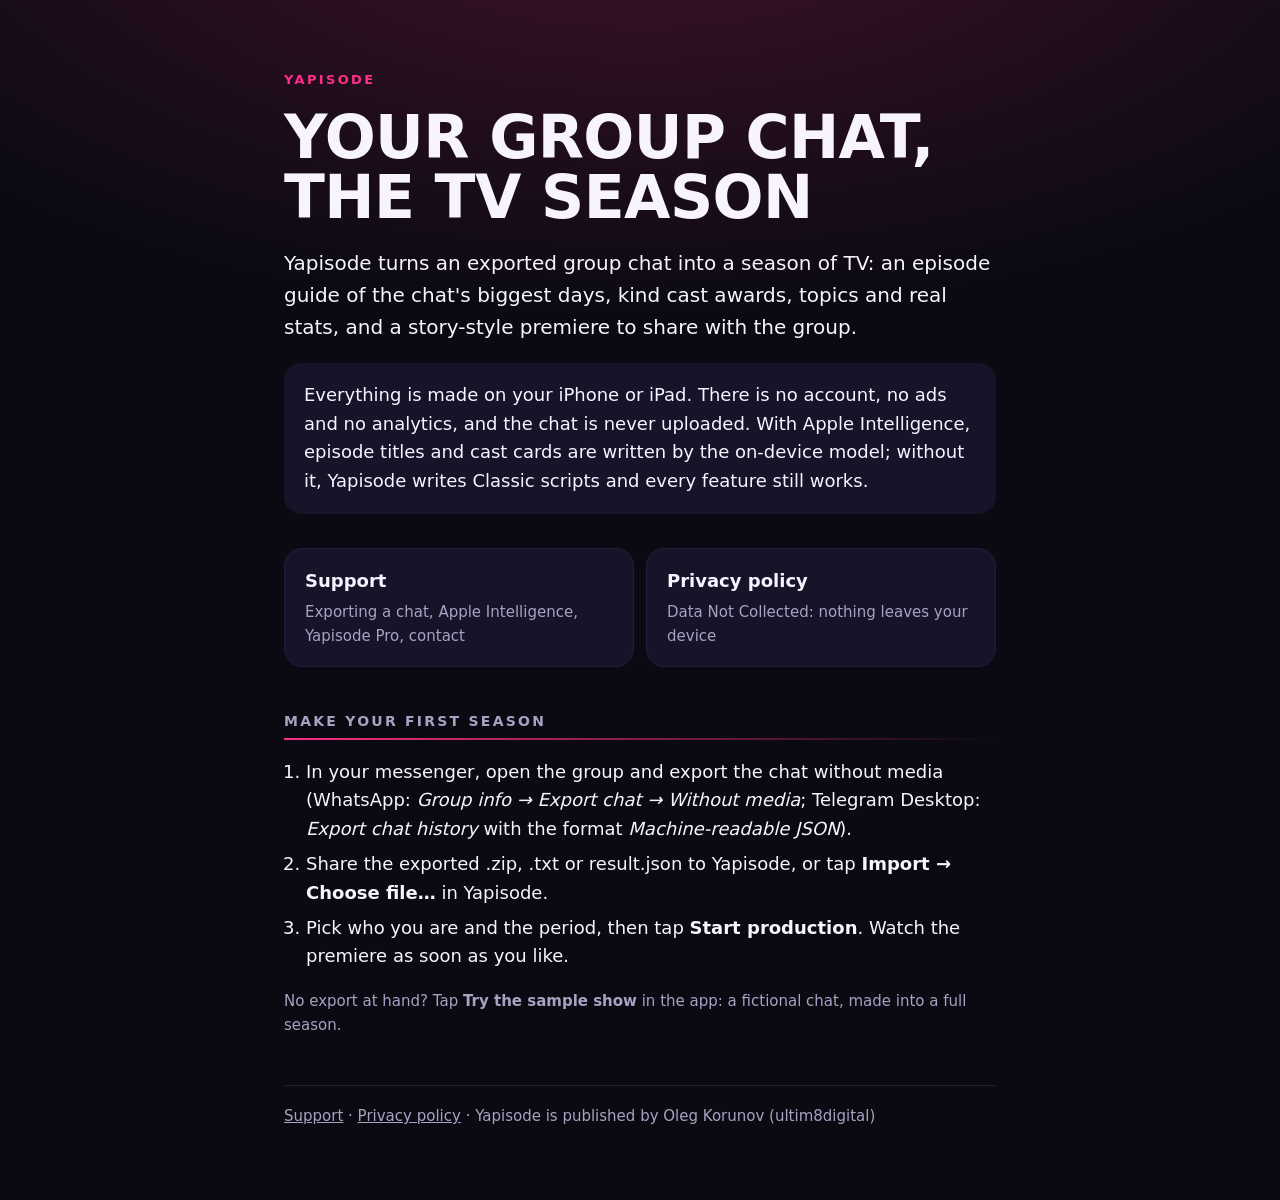
==== index.html @ c106c61b "Privacy policy and support pages for Yapisode Co-Authored-By: Claude Opus 5.5 <noreply@anthropic.com" ====
<!doctype html>
<html lang="en">
<head>
<meta charset="utf-8">
<meta name="viewport" content="width=device-width, initial-scale=1">
<title>Yapisode · Group Chat Season</title>
<meta name="description" content="Yapisode turns a group chat export into a TV season: an episode guide of the chat's biggest days, kind cast awards and real stats, all made on your iPhone or iPad.">
<link rel="stylesheet" href="style.css">
</head>
<body>
<main>
  <div class="kicker">Yapisode</div>
  <h1>Your group chat, the TV season</h1>
  <p class="lede">Yapisode turns an exported group chat into a season of TV: an episode guide of the chat's biggest days, kind cast awards, topics and real stats, and a story-style premiere to share with the group.</p>
  <div class="card">Everything is made on your iPhone or iPad. There is no account, no ads and no analytics, and the chat is never uploaded. With Apple Intelligence, episode titles and cast cards are written by the on-device model; without it, Yapisode writes Classic scripts and every feature still works.</div>

  <ul class="links">
    <li><a href="support.html">Support<span>Exporting a chat, Apple Intelligence, Yapisode Pro, contact</span></a></li>
    <li><a href="privacy.html">Privacy policy<span>Data Not Collected: nothing leaves your device</span></a></li>
  </ul>

  <h2>Make your first season</h2>
  <ol>
    <li>In your messenger, open the group and export the chat without media (WhatsApp: <i>Group info → Export chat → Without media</i>; Telegram Desktop: <i>Export chat history</i> with the format <i>Machine-readable JSON</i>).</li>
    <li>Share the exported .zip, .txt or result.json to Yapisode, or tap <b>Import → Choose file…</b> in Yapisode.</li>
    <li>Pick who you are and the period, then tap <b>Start production</b>. Watch the premiere as soon as you like.</li>
  </ol>
  <p class="muted">No export at hand? Tap <b>Try the sample show</b> in the app: a fictional chat, made into a full season.</p>

  <footer><a href="support.html">Support</a> · <a href="privacy.html">Privacy policy</a> · Yapisode is published by Oleg Korunov (ultim8digital)</footer>
</main>
</body>
</html>
---- style.css ----
/* Yapisode web pages: the app's "Prime Time" look (studio black, premiere pink, spotlight yellow, cue cyan). */
:root {
  --black: #0B0A12;
  --room: #17142A;
  --lift: #221D3B;
  --ink: #F7F3FF;
  --muted: #A8A1C2;
  --pink: #FF2E88;
  --yellow: #FFD23F;
  --cue: #2DE2E6;
  color-scheme: dark;
}
* { box-sizing: border-box; }
html { -webkit-text-size-adjust: 100%; }
body {
  margin: 0;
  background: var(--black) radial-gradient(120% 60% at 50% -10%, rgba(255, 46, 136, .22), transparent 60%) no-repeat;
  color: var(--ink);
  font: 18px/1.6 -apple-system, BlinkMacSystemFont, system-ui, "Segoe UI", sans-serif;
}
main { max-width: 760px; margin: 0 auto; padding: 48px 16px 64px; }
@media (min-width: 600px) { main { padding: 64px 24px 72px; } }
.kicker {
  display: inline-block; color: var(--pink);
  font: 700 13px/1 -apple-system, system-ui, sans-serif; letter-spacing: .18em; text-transform: uppercase;
}
h1 {
  margin: 14px 0 12px; font: 900 clamp(38px, 9vw, 60px)/1 -apple-system, system-ui, sans-serif;
  letter-spacing: -.01em; text-transform: uppercase; font-stretch: condensed; overflow-wrap: anywhere;
}
h2 {
  margin: 40px 0 10px; padding-bottom: 8px; color: var(--muted);
  font: 700 14px/1.2 -apple-system, system-ui, sans-serif; letter-spacing: .16em; text-transform: uppercase;
  border-bottom: 2px solid; border-image: linear-gradient(90deg, var(--pink), transparent) 1;
}
h3 { margin: 22px 0 4px; font-size: 19px; }
p, li { overflow-wrap: break-word; }
.lede { font-size: 20px; }
.card { background: var(--room); border-radius: 18px; padding: 18px 20px; margin: 14px 0; }
.card b, .card strong { color: var(--yellow); }
.links { display: grid; gap: 12px; margin: 28px 0; padding: 0; list-style: none; }
@media (min-width: 600px) { .links { grid-template-columns: 1fr 1fr; } }
.links a {
  display: block; padding: 18px 20px; border-radius: 18px; background: var(--room); color: var(--ink);
  text-decoration: none; font-weight: 700; border: 1px solid var(--lift);
}
.links a span { display: block; color: var(--muted); font-weight: 400; font-size: 15px; margin-top: 4px; }
.links a:hover, .links a:focus-visible { border-color: var(--pink); }
.label {
  display: inline-block; padding: 4px 10px; border-radius: 999px; background: var(--yellow); color: var(--black);
  font: 800 12px/1.4 -apple-system, system-ui, sans-serif; letter-spacing: .12em; text-transform: uppercase;
}
ol, ul { padding-left: 22px; }
li { margin: 6px 0; }
a { color: var(--cue); }
.muted { color: var(--muted); font-size: 15px; }
footer {
  margin-top: 48px; padding-top: 18px; border-top: 1px solid var(--lift); color: var(--muted); font-size: 15px;
}
footer a { color: var(--muted); }
.card > :first-child { margin-top: 0; }
.card > :last-child { margin-bottom: 0; }
.card .label + p { margin-top: 12px; }
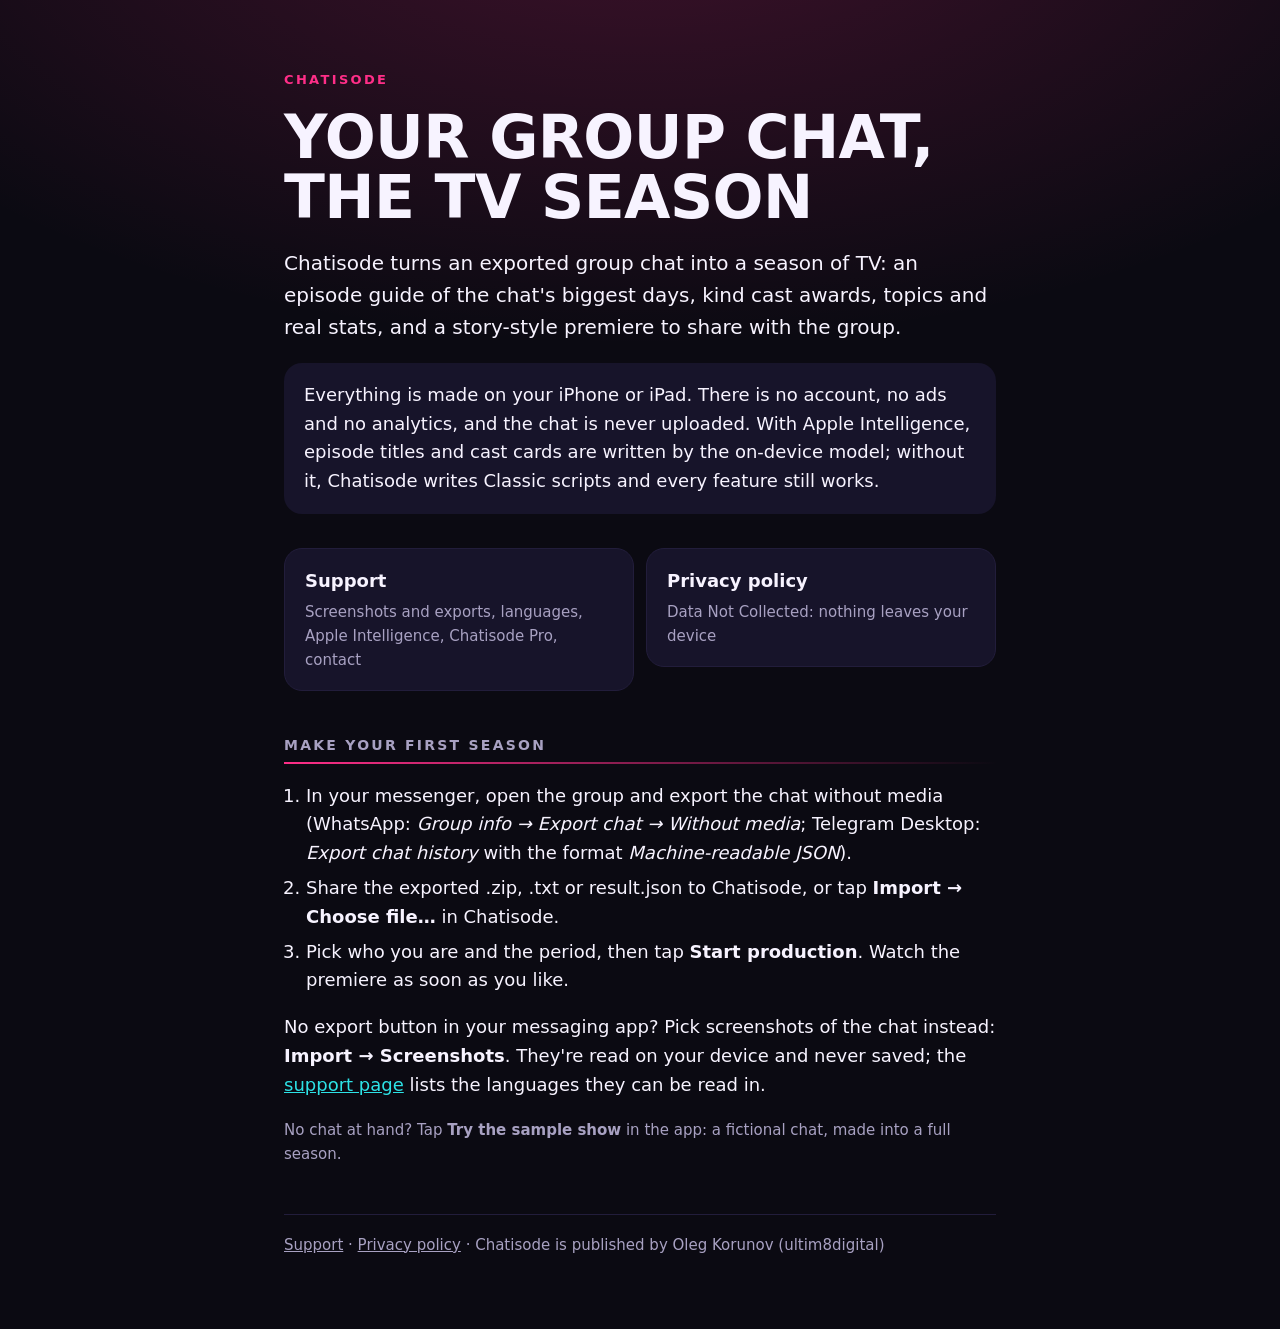
==== commit a777790f: "Rename site to Chatisode (Group Chat Recap) Yapisode was renamed to Chatisode before any App Store l" ====
--- a/index.html
+++ b/index.html
@@ -3,31 +3,32 @@
 <head>
 <meta charset="utf-8">
 <meta name="viewport" content="width=device-width, initial-scale=1">
-<title>Yapisode · Group Chat Season</title>
-<meta name="description" content="Yapisode turns a group chat export into a TV season: an episode guide of the chat's biggest days, kind cast awards and real stats, all made on your iPhone or iPad.">
+<title>Chatisode · Group Chat Recap</title>
+<meta name="description" content="Chatisode turns a group chat export or screenshots of a chat into a TV season: an episode guide of the chat's biggest days, kind cast awards and real stats, all made on your iPhone or iPad.">
 <link rel="stylesheet" href="style.css">
 </head>
 <body>
 <main>
-  <div class="kicker">Yapisode</div>
+  <div class="kicker">Chatisode</div>
   <h1>Your group chat, the TV season</h1>
-  <p class="lede">Yapisode turns an exported group chat into a season of TV: an episode guide of the chat's biggest days, kind cast awards, topics and real stats, and a story-style premiere to share with the group.</p>
-  <div class="card">Everything is made on your iPhone or iPad. There is no account, no ads and no analytics, and the chat is never uploaded. With Apple Intelligence, episode titles and cast cards are written by the on-device model; without it, Yapisode writes Classic scripts and every feature still works.</div>
+  <p class="lede">Chatisode turns an exported group chat into a season of TV: an episode guide of the chat's biggest days, kind cast awards, topics and real stats, and a story-style premiere to share with the group.</p>
+  <div class="card">Everything is made on your iPhone or iPad. There is no account, no ads and no analytics, and the chat is never uploaded. With Apple Intelligence, episode titles and cast cards are written by the on-device model; without it, Chatisode writes Classic scripts and every feature still works.</div>
 
   <ul class="links">
-    <li><a href="support.html">Support<span>Exporting a chat, Apple Intelligence, Yapisode Pro, contact</span></a></li>
+    <li><a href="support.html">Support<span>Screenshots and exports, languages, Apple Intelligence, Chatisode Pro, contact</span></a></li>
     <li><a href="privacy.html">Privacy policy<span>Data Not Collected: nothing leaves your device</span></a></li>
   </ul>
 
   <h2>Make your first season</h2>
   <ol>
     <li>In your messenger, open the group and export the chat without media (WhatsApp: <i>Group info → Export chat → Without media</i>; Telegram Desktop: <i>Export chat history</i> with the format <i>Machine-readable JSON</i>).</li>
-    <li>Share the exported .zip, .txt or result.json to Yapisode, or tap <b>Import → Choose file…</b> in Yapisode.</li>
+    <li>Share the exported .zip, .txt or result.json to Chatisode, or tap <b>Import → Choose file…</b> in Chatisode.</li>
     <li>Pick who you are and the period, then tap <b>Start production</b>. Watch the premiere as soon as you like.</li>
   </ol>
-  <p class="muted">No export at hand? Tap <b>Try the sample show</b> in the app: a fictional chat, made into a full season.</p>
+  <p>No export button in your messaging app? Pick screenshots of the chat instead: <b>Import → Screenshots</b>. They're read on your device and never saved; the <a href="support.html">support page</a> lists the languages they can be read in.</p>
+  <p class="muted">No chat at hand? Tap <b>Try the sample show</b> in the app: a fictional chat, made into a full season.</p>
 
-  <footer><a href="support.html">Support</a> · <a href="privacy.html">Privacy policy</a> · Yapisode is published by Oleg Korunov (ultim8digital)</footer>
+  <footer><a href="support.html">Support</a> · <a href="privacy.html">Privacy policy</a> · Chatisode is published by Oleg Korunov (ultim8digital)</footer>
 </main>
 </body>
 </html>
--- a/style.css
+++ b/style.css
@@ -1,4 +1,4 @@
-/* Yapisode web pages: the app's "Prime Time" look (studio black, premiere pink, spotlight yellow, cue cyan). */
+/* Chatisode web pages: the app's "Prime Time" look (studio black, premiere pink, spotlight yellow, cue cyan). */
 :root {
   --black: #0B0A12;
   --room: #17142A;
